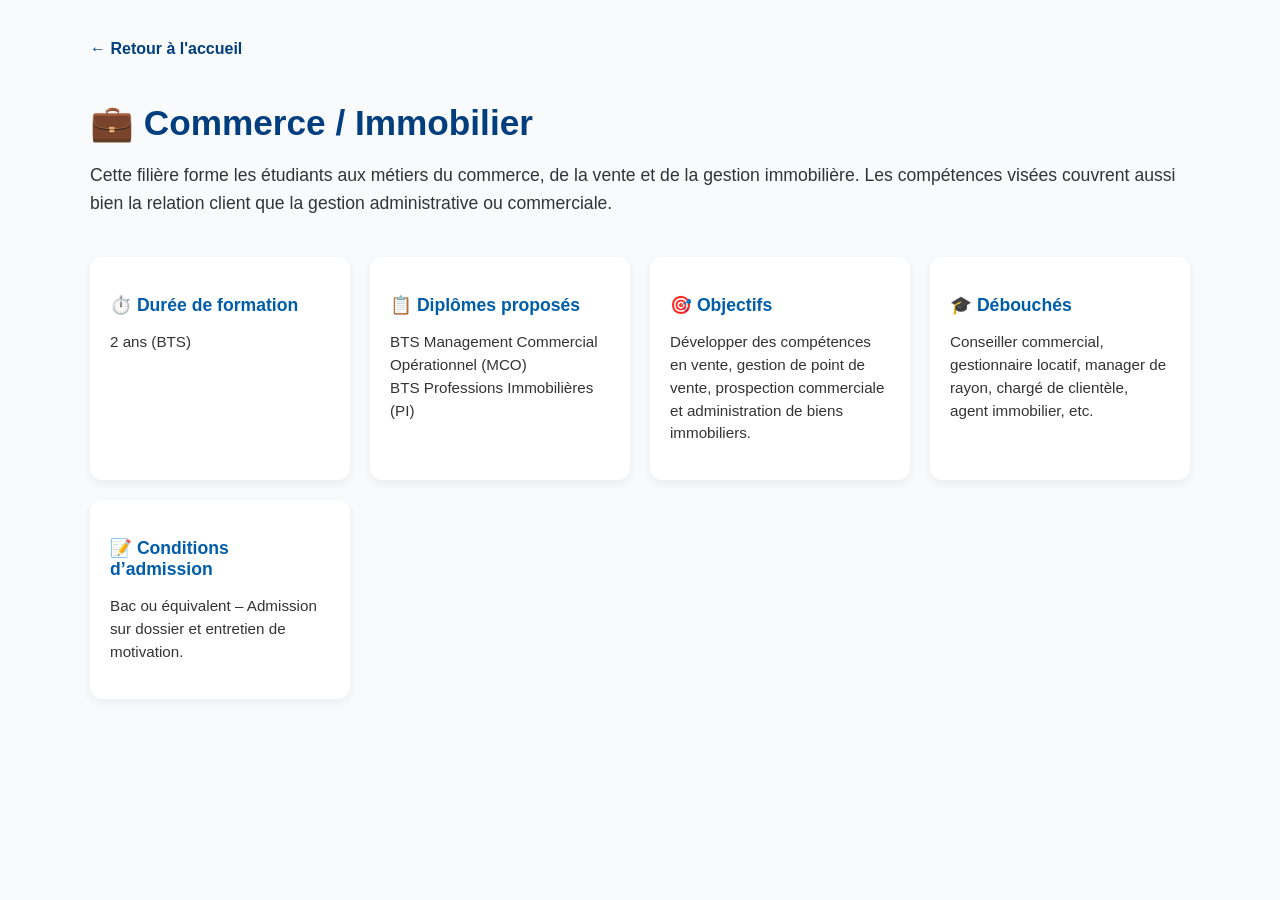
==== HTML/commerce.html @ 13b4f5ab "upt" ====
<!DOCTYPE html>
<html lang="fr">
<head>
  <meta charset="UTF-8" />
  <meta name="viewport" content="width=device-width, initial-scale=1.0" />
  <title>Filière Commerce / Immobilier</title>
  <link rel="stylesheet" href="../CSS/formation.css" />
</head>
<body>

  <div class="formation-container">

    <a href="../HTML/bienvenue.html" class="back-link">← Retour à l'accueil</a>

    <h1>💼 Commerce / Immobilier</h1>

    <p class="intro">
      <!-- À compléter : -->
      Cette filière forme les étudiants aux métiers du commerce, de la vente et de la gestion immobilière. Les compétences visées couvrent aussi bien la relation client que la gestion administrative ou commerciale.
    </p>

    <div class="info-grid">
      <div class="info-card">
        <h3>⏱️ Durée de formation</h3>
        <p>2 ans (BTS)</p>
      </div>

      <div class="info-card">
        <h3>📋 Diplômes proposés</h3>
        <p>BTS Management Commercial Opérationnel (MCO)<br>BTS Professions Immobilières (PI)</p>
      </div>

      <div class="info-card">
        <h3>🎯 Objectifs</h3>
        <p>Développer des compétences en vente, gestion de point de vente, prospection commerciale et administration de biens immobiliers.</p>
      </div>

      <div class="info-card">
        <h3>🎓 Débouchés</h3>
        <p>Conseiller commercial, gestionnaire locatif, manager de rayon, chargé de clientèle, agent immobilier, etc.</p>
      </div>

      <div class="info-card">
        <h3>📝 Conditions d’admission</h3>
        <p>Bac ou équivalent – Admission sur dossier et entretien de motivation.</p>
      </div>
    </div>
  </div>

</body>
</html>
---- CSS/formation.css ----
body {
  font-family: 'Segoe UI', sans-serif;
  background-color: #f9fafc;
  margin: 0;
  padding: 40px 20px;
  color: #333;
}

.formation-container {
  max-width: 1100px;
  margin: 0 auto;
}

.back-link {
  display: inline-block;
  margin-bottom: 20px;
  color: #003e7e;
  text-decoration: none;
  font-weight: bold;
}

h1 {
  color: #003e7e;
  font-size: 2.2rem;
  margin-bottom: 10px;
}

.intro {
  font-size: 1.1rem;
  margin-bottom: 40px;
  line-height: 1.6;
}

.info-grid {
  display: grid;
  grid-template-columns: repeat(auto-fit, minmax(260px, 1fr));
  gap: 20px;
}

.info-card {
  background-color: #fff;
  padding: 20px;
  border-radius: 12px;
  box-shadow: 0 4px 10px rgba(0, 0, 0, 0.06);
}

.info-card h3 {
  color: #005DAA;
  margin-bottom: 10px;
  font-size: 1.1rem;
}

.info-card p {
  font-size: 0.95rem;
  line-height: 1.5;
}

/* Responsive */
@media (max-width: 600px) {
  h1 {
    font-size: 1.6rem;
  }
}
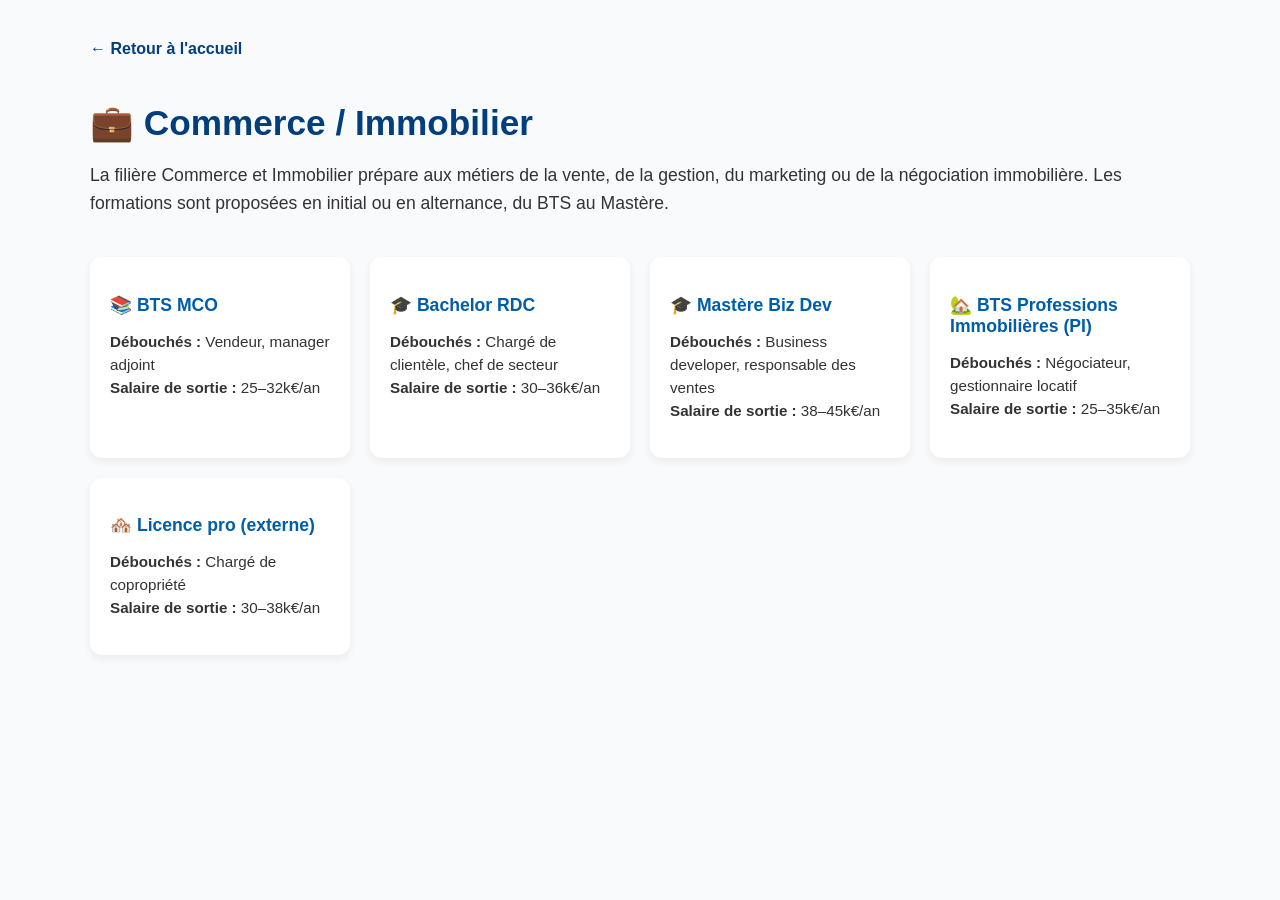
==== commit 8aa62a56: "uopt" ====
--- a/HTML/commerce.html
+++ b/HTML/commerce.html
@@ -15,35 +15,51 @@
     <h1>💼 Commerce / Immobilier</h1>
 
     <p class="intro">
-      <!-- À compléter : -->
-      Cette filière forme les étudiants aux métiers du commerce, de la vente et de la gestion immobilière. Les compétences visées couvrent aussi bien la relation client que la gestion administrative ou commerciale.
+      La filière Commerce et Immobilier prépare aux métiers de la vente, de la gestion, du marketing ou de la négociation immobilière. Les formations sont proposées en initial ou en alternance, du BTS au Mastère.
     </p>
 
     <div class="info-grid">
+
       <div class="info-card">
-        <h3>⏱️ Durée de formation</h3>
-        <p>2 ans (BTS)</p>
+        <h3>📚 BTS MCO</h3>
+        <p>
+          <strong>Débouchés :</strong> Vendeur, manager adjoint<br>
+          <strong>Salaire de sortie :</strong> 25–32k€/an
+        </p>
       </div>
 
       <div class="info-card">
-        <h3>📋 Diplômes proposés</h3>
-        <p>BTS Management Commercial Opérationnel (MCO)<br>BTS Professions Immobilières (PI)</p>
+        <h3>🎓 Bachelor RDC</h3>
+        <p>
+          <strong>Débouchés :</strong> Chargé de clientèle, chef de secteur<br>
+          <strong>Salaire de sortie :</strong> 30–36k€/an
+        </p>
       </div>
 
       <div class="info-card">
-        <h3>🎯 Objectifs</h3>
-        <p>Développer des compétences en vente, gestion de point de vente, prospection commerciale et administration de biens immobiliers.</p>
+        <h3>🎓 Mastère Biz Dev</h3>
+        <p>
+          <strong>Débouchés :</strong> Business developer, responsable des ventes<br>
+          <strong>Salaire de sortie :</strong> 38–45k€/an
+        </p>
       </div>
 
       <div class="info-card">
-        <h3>🎓 Débouchés</h3>
-        <p>Conseiller commercial, gestionnaire locatif, manager de rayon, chargé de clientèle, agent immobilier, etc.</p>
+        <h3>🏡 BTS Professions Immobilières (PI)</h3>
+        <p>
+          <strong>Débouchés :</strong> Négociateur, gestionnaire locatif<br>
+          <strong>Salaire de sortie :</strong> 25–35k€/an
+        </p>
       </div>
 
       <div class="info-card">
-        <h3>📝 Conditions d’admission</h3>
-        <p>Bac ou équivalent – Admission sur dossier et entretien de motivation.</p>
+        <h3>🏘️ Licence pro (externe)</h3>
+        <p>
+          <strong>Débouchés :</strong> Chargé de copropriété<br>
+          <strong>Salaire de sortie :</strong> 30–38k€/an
+        </p>
       </div>
+
     </div>
   </div>
 
